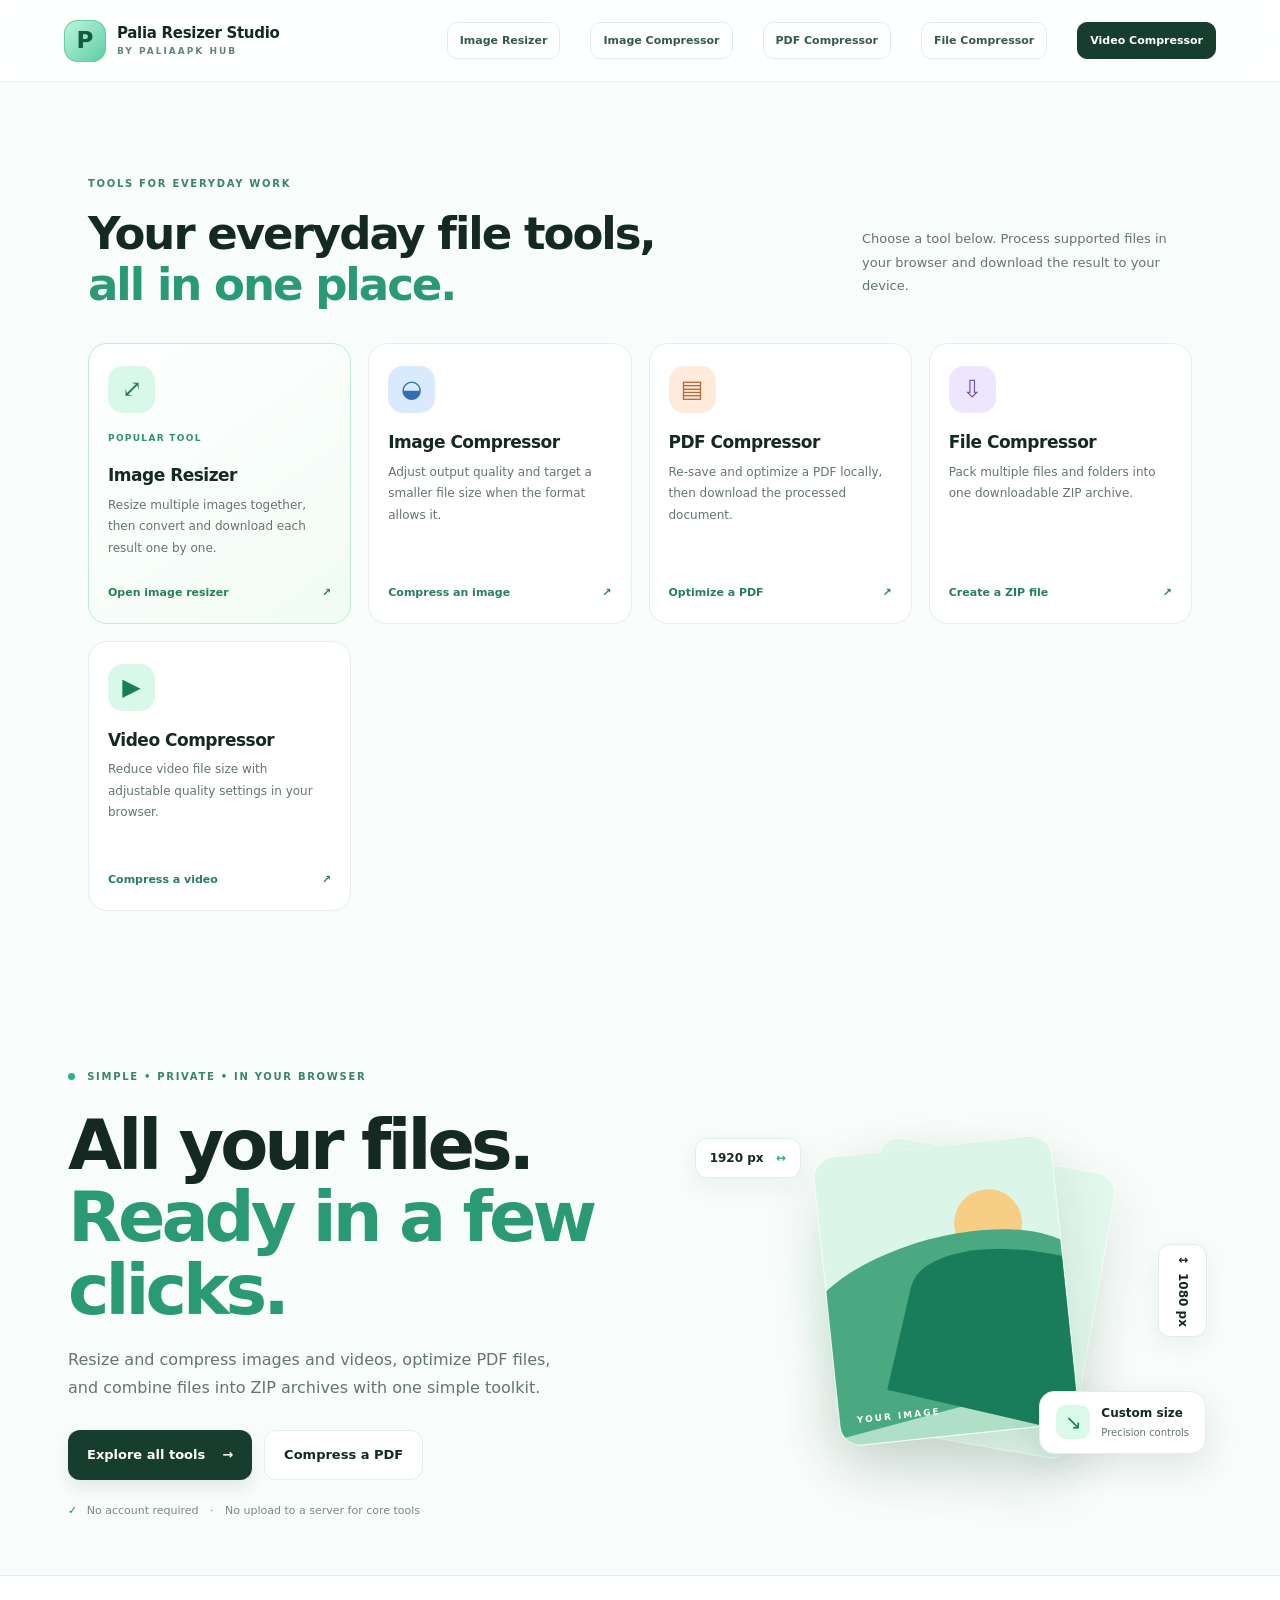
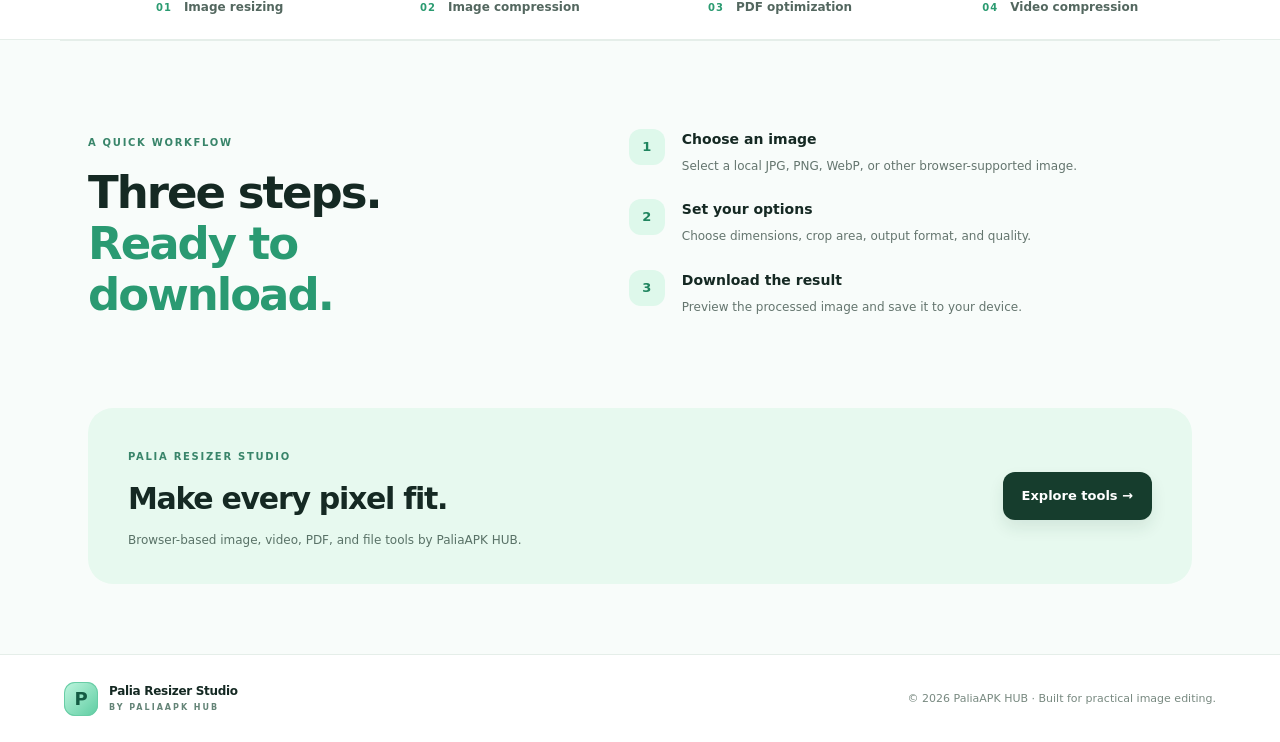
==== index.html @ c62020ff "Force refresh homepage styles for reordered tools" ====
<!doctype html>
<html lang="en">
<head>
<meta charset="utf-8">
<meta name="viewport" content="width=device-width,initial-scale=1">
<meta name="theme-color" content="#effcf7">
<meta name="description" content="Palia Resizer Studio by PaliaAPK HUB — resize and compress images and videos, optimize PDFs, and bundle files into ZIP archives in your browser.">
<title>Palia Resizer Studio — By PaliaAPK HUB</title>
<link rel="stylesheet" href="styles.css?v=20261020-tools-top-video">
</head>
<body>
<header class="topbar">
  <a class="brand" href="./" aria-label="Palia Resizer Studio home"><span class="brand-mark">P</span><span><strong>Palia Resizer Studio</strong><small>BY PALIAAPK HUB</small></span></a>
  <nav class="tool-nav"><a href="resizer.html">Image Resizer</a><a href="tools.html#compress">Image Compressor</a><a href="pdf-compressor.html">PDF Compressor</a><a href="file-compressor.html">File Compressor</a><a href="video-compressor.html">Video Compressor</a></nav>
</header>
<main>
<section class="tools-section" id="tools"><div class="section-head"><div><span class="eyebrow">TOOLS FOR EVERYDAY WORK</span><h2>Your everyday file tools,<br><em>all in one place.</em></h2></div><p>Choose a tool below. Process supported files in your browser and download the result to your device.</p></div>
 <div class="tool-grid">
  <a class="tool-card featured" href="resizer.html"><span class="tool-icon mint">⤢</span><span class="tool-tag">POPULAR TOOL</span><h3>Image Resizer</h3><p>Resize multiple images together, then convert and download each result one by one.</p><span class="tool-link">Open image resizer <b>↗</b></span></a>
  <a class="tool-card" href="tools.html#compress"><span class="tool-icon blue">◒</span><h3>Image Compressor</h3><p>Adjust output quality and target a smaller file size when the format allows it.</p><span class="tool-link">Compress an image <b>↗</b></span></a>
  <a class="tool-card" href="pdf-compressor.html"><span class="tool-icon peach">▤</span><h3>PDF Compressor</h3><p>Re-save and optimize a PDF locally, then download the processed document.</p><span class="tool-link">Optimize a PDF <b>↗</b></span></a>
  <a class="tool-card" href="file-compressor.html"><span class="tool-icon violet">⇩</span><h3>File Compressor</h3><p>Pack multiple files and folders into one downloadable ZIP archive.</p><span class="tool-link">Create a ZIP file <b>↗</b></span></a>
  <a class="tool-card" href="video-compressor.html"><span class="tool-icon mint">▶</span><h3>Video Compressor</h3><p>Reduce video file size with adjustable quality settings in your browser.</p><span class="tool-link">Compress a video <b>↗</b></span></a>
 </div>
</section>
<section class="hero">
 <div class="hero-copy"><span class="eyebrow"><span class="dot"></span> SIMPLE • PRIVATE • IN YOUR BROWSER</span>
  <h1>All your files.<br><em>Ready in a few clicks.</em></h1>
  <p>Resize and compress images and videos, optimize PDF files, and combine files into ZIP archives with one simple toolkit.</p>
  <div class="hero-actions"><a class="button primary" href="#tools">Explore all tools <span>→</span></a><a class="button secondary" href="pdf-compressor.html">Compress a PDF</a></div>
  <div class="proof"><span class="proof-icon">✓</span> No account required <span class="proof-sep">·</span> No upload to a server for core tools</div>
 </div>
 <div class="hero-art" aria-label="Illustration of image resizing">
  <div class="art-glow"></div><div class="paper paper-back"></div><div class="paper paper-main"><div class="sun"></div><div class="hill hill-one"></div><div class="hill hill-two"></div><div class="picture-label">YOUR IMAGE</div></div><div class="dimension dimension-top">1920 px <span>↔</span></div><div class="dimension dimension-side"><span>↕</span> 1080 px</div><div class="size-chip"><span class="chip-icon">↘</span><span><b>Custom size</b><small>Precision controls</small></span></div>
 </div>
</section>


<section class="trust-row"><div><strong>01</strong><span>Image resizing</span></div><div><strong>02</strong><span>Image compression</span></div><div><strong>03</strong><span>PDF optimization</span></div><div><strong>04</strong><span>Video compression</span></div></section>
<section class="how-section" id="how"><div><span class="eyebrow">A QUICK WORKFLOW</span><h2>Three steps.<br><em>Ready to download.</em></h2></div><div class="steps"><div class="step"><span>1</span><div><h3>Choose an image</h3><p>Select a local JPG, PNG, WebP, or other browser-supported image.</p></div></div><div class="step"><span>2</span><div><h3>Set your options</h3><p>Choose dimensions, crop area, output format, and quality.</p></div></div><div class="step"><span>3</span><div><h3>Download the result</h3><p>Preview the processed image and save it to your device.</p></div></div></div></section>
<section class="bottom-cta"><div><span class="eyebrow">PALIA RESIZER STUDIO</span><h2>Make every pixel fit.</h2><p>Browser-based image, video, PDF, and file tools by PaliaAPK HUB.</p></div><a class="button primary" href="#tools">Explore tools →</a></section>
</main>
<footer><a class="brand footer-brand" href="./"><span class="brand-mark">P</span><span><strong>Palia Resizer Studio</strong><small>BY PALIAAPK HUB</small></span></a><p>© <span id="year"></span> PaliaAPK HUB · Built for practical image editing.</p></footer>
<script>document.getElementById('year').textContent=new Date().getFullYear();</script>
</body></html>
---- styles.css ----
:root{--ink:#152923;--muted:#64756e;--mint:#c8f5e4;--green:#147b5c;--line:#e5eee9;--paper:#fff;--bg:#f8fcfa;--blue:#d9eaff;--peach:#ffeadc}*{box-sizing:border-box}html{scroll-behavior:smooth}body{margin:0;background:var(--bg);color:var(--ink);font-family:Inter,ui-sans-serif,system-ui,-apple-system,BlinkMacSystemFont,"Segoe UI",sans-serif;line-height:1.55}a{color:inherit;text-decoration:none}.topbar{height:82px;display:flex;align-items:center;justify-content:space-between;padding:0 max(5vw,24px);background:#ffffffd9;border-bottom:1px solid #e9f1ed;backdrop-filter:blur(12px)}.brand{display:flex;align-items:center;gap:11px}.brand-mark{height:42px;width:42px;border-radius:14px;background:linear-gradient(135deg,#bff6df,#5dcca1);display:grid;place-items:center;color:#145b43;font-size:23px;font-weight:900;box-shadow:inset 0 0 0 1px #69cda6}.brand strong,.brand small{display:block;line-height:1.25}.brand strong{font-size:15px;letter-spacing:-.3px}.brand small{font-size:9px;letter-spacing:2px;color:#648477;margin-top:4px;font-weight:800}.topbar nav{display:flex;align-items:center;gap:30px;font-size:13px;font-weight:650;color:#496159}.nav-cta{padding:11px 16px;background:#16372b;color:white;border-radius:11px}.hero{max-width:1200px;margin:auto;min-height:510px;padding:64px 28px 56px;display:grid;grid-template-columns:1.04fr .96fr;gap:35px;align-items:center}.eyebrow{font-size:10px;font-weight:850;letter-spacing:1.7px;color:#39856a}.dot{display:inline-block;width:7px;height:7px;border-radius:99px;background:#32b17f;margin-right:7px}.hero h1{font-size:clamp(44px,5.5vw,70px);letter-spacing:-4px;line-height:1.03;margin:22px 0 20px;font-weight:830}.hero h1 em,.section-head h2 em,.how-section h2 em{font-style:normal;color:#2a9a72}.hero-copy>p{color:var(--muted);max-width:485px;font-size:16px;line-height:1.8}.hero-actions{display:flex;gap:12px;margin-top:27px;flex-wrap:wrap}.button{border-radius:12px;padding:14px 19px;font-size:13px;font-weight:750;display:inline-flex;align-items:center;gap:17px;justify-content:center}.primary{background:#163d2d;color:#fff;box-shadow:0 8px 16px #163d2d18}.primary:hover{background:#20563f;transform:translateY(-1px)}.secondary{background:white;border:1px solid var(--line)}.proof{font-size:11px;color:#778981;margin-top:22px}.proof-icon{color:#208760;font-weight:900;margin-right:6px}.proof-sep{margin:0 8px}.hero-art{min-height:355px;position:relative;display:grid;place-items:center;isolation:isolate}.art-glow{position:absolute;width:330px;height:330px;background:radial-gradient(circle,#c7f7e1,transparent 68%);z-index:-2}.paper{position:absolute;width:240px;height:290px;border-radius:21px;box-shadow:0 25px 55px #17473120;border:1px solid #ffffffaa;overflow:hidden}.paper-back{transform:rotate(10deg) translate(30px,2px);background:#e2f8ed}.paper-main{transform:rotate(-6deg);background:linear-gradient(#dbf6e8 0 49%,#b0dfc7 49%);}.sun{width:68px;height:68px;background:#f7ce85;border-radius:50%;position:absolute;top:47px;right:36px}.hill{position:absolute;width:290px;height:170px;left:-25px;bottom:24px;border-radius:50% 50% 0 0/38% 38% 0 0;transform:rotate(-9deg)}.hill-one{background:#4ba982;bottom:28px}.hill-two{background:#197d5c;left:70px;bottom:0;transform:rotate(19deg)}.picture-label{position:absolute;bottom:17px;left:17px;color:#fff;font-size:9px;letter-spacing:2px;font-weight:850}.dimension{position:absolute;z-index:3;background:#fff;border:1px solid #e1eee7;box-shadow:0 8px 25px #24483910;border-radius:12px;padding:10px 14px;font-size:12px;font-weight:800}.dimension-top{top:24px;left:15px}.dimension-top span{color:#36a87c;margin-left:8px}.dimension-side{right:5px;top:130px;writing-mode:vertical-rl;display:flex;gap:8px;align-items:center}.size-chip{position:absolute;bottom:15px;right:6px;background:white;box-shadow:0 13px 35px #153a2c1c;border:1px solid #e4eee8;border-radius:15px;padding:12px 16px;display:flex;gap:11px;align-items:center}.chip-icon{height:34px;width:34px;border-radius:10px;display:grid;place-items:center;background:#d9f9e9;color:#18815b;font-size:20px}.size-chip b,.size-chip small{display:block}.size-chip b{font-size:12px}.size-chip small{font-size:10px;color:var(--muted);margin-top:2px}.trust-row{border-block:1px solid var(--line);background:#fff;display:grid;grid-template-columns:repeat(4,1fr);padding:22px max(7vw,28px);gap:20px}.trust-row div{display:flex;gap:12px;align-items:center;justify-content:center}.trust-row strong{font-size:10px;color:#2b9b71;letter-spacing:1px}.trust-row span{font-size:12px;color:#53675f;font-weight:650}.tools-section,.how-section{max-width:1160px;margin:auto;padding:88px 28px}.section-head{display:flex;justify-content:space-between;gap:35px;align-items:end;margin-bottom:33px}.section-head h2,.how-section h2{font-size:clamp(32px,4vw,45px);letter-spacing:-2px;line-height:1.13;margin:14px 0 0}.section-head>p{color:var(--muted);font-size:13px;max-width:330px;line-height:1.8}.tool-grid{display:grid;grid-template-columns:repeat(3,1fr);gap:17px}.tool-card{position:relative;padding:25px 23px;background:white;border:1px solid var(--line);border-radius:19px;min-height:270px;transition:.2s;display:flex;flex-direction:column}.tool-card:hover{transform:translateY(-4px);box-shadow:0 15px 35px #183e2b0d;border-color:#bde8d4}.tool-card.featured{border-color:#bfead5;background:linear-gradient(145deg,#fff,#f1fcf6)}.tool-icon{width:47px;height:47px;display:grid;place-items:center;border-radius:15px;font-size:24px}.mint{background:#d8f8e9;color:#187e59}.blue{background:var(--blue);color:#326eb0}.peach{background:var(--peach);color:#b36b36}.tool-tag{font-size:9px;letter-spacing:1.3px;color:#2d936c;font-weight:850;margin-top:19px}.tool-card h3{font-size:19px;letter-spacing:-.5px;margin:16px 0 6px}.tool-card p{font-size:12px;color:var(--muted);line-height:1.8;margin:0 0 24px}.tool-link{font-size:11px;font-weight:800;margin-top:auto;color:#287e5d;display:flex;justify-content:space-between}.how-section{border-top:1px solid var(--line);display:grid;grid-template-columns:.9fr 1.1fr;gap:80px}.steps{display:grid;gap:20px}.step{display:flex;gap:17px;align-items:flex-start}.step>span{height:36px;width:36px;flex:0 0 36px;display:grid;place-items:center;border-radius:12px;background:#def8eb;color:#20855f;font-size:13px;font-weight:850}.step h3{margin:0 0 5px;font-size:14px}.step p{margin:0;color:var(--muted);font-size:12px;line-height:1.8}.bottom-cta{max-width:1104px;margin:0 auto 70px;border-radius:25px;background:#e7f9ef;padding:35px 40px;display:flex;justify-content:space-between;gap:20px;align-items:center}.bottom-cta h2{font-size:30px;letter-spacing:-1.3px;margin:8px 0}.bottom-cta p{margin:0;color:#597267;font-size:12px}footer{background:#fff;border-top:1px solid var(--line);padding:24px max(5vw,24px);display:flex;justify-content:space-between;align-items:center;gap:20px}footer p{font-size:11px;color:#788980}.footer-brand .brand-mark{width:34px;height:34px;border-radius:11px;font-size:18px}footer .brand strong{font-size:12px}footer .brand small{font-size:8px}@media(max-width:800px){.topbar{height:72px}.topbar nav{gap:14px}.topbar nav>a:not(.nav-cta){display:none}.hero{grid-template-columns:1fr;padding-top:50px}.hero-copy{text-align:center}.hero-copy>p{margin:auto}.hero-actions{justify-content:center}.proof{line-height:2}.hero-art{min-height:330px}.trust-row{grid-template-columns:repeat(2,1fr);padding-block:20px}.trust-row div{justify-content:flex-start}.section-head{display:block}.section-head>p{margin-top:18px}.tool-grid{grid-template-columns:1fr}.tool-card{min-height:235px}.how-section{grid-template-columns:1fr;gap:34px;padding-block:65px}.bottom-cta{margin:0 18px 45px;padding:28px;align-items:flex-start;flex-direction:column}footer{align-items:flex-start;flex-direction:column;gap:8px}}@media(max-width:420px){.brand strong{font-size:12px}.brand-mark{width:36px;height:36px}.nav-cta{font-size:11px;padding:9px 10px}.hero h1{font-size:48px;letter-spacing:-2.5px}.hero{padding-inline:20px}.dimension-top{left:0}.dimension-side{right:0}.size-chip{right:0}.tools-section{padding-inline:20px}.trust-row{padding-inline:20px}.trust-row span{font-size:11px}}

/* PaliaAPK HUB branded tool navigation */
.topbar{gap:24px}
.tool-nav{display:flex;align-items:center;justify-content:flex-end;gap:8px;flex-wrap:wrap}
.tool-nav a{display:inline-flex;align-items:center;padding:9px 12px;border:1px solid #e1eee7;border-radius:10px;background:#fff;color:#315b49;font-size:11px;font-weight:800;white-space:nowrap;transition:.18s}
.tool-nav a:hover{background:#e8fbf1;border-color:#b8e7cf;color:#147b5c;transform:translateY(-1px)}
.tool-nav a:last-child{background:#163d2d;color:#fff;border-color:#163d2d}
.tool-grid{grid-template-columns:repeat(4,minmax(0,1fr))}
.tool-card{min-width:0;padding:22px 19px}
.tool-card h3{font-size:17px}
.tool-icon.violet{background:#eee5ff;color:#7252a5}
@media(max-width:1100px){.topbar{height:auto;min-height:82px;padding-block:15px;align-items:flex-start}.tool-nav{max-width:620px}.tool-nav a{padding:8px 9px;font-size:10px}.tool-grid{grid-template-columns:repeat(2,minmax(0,1fr))}}
@media(max-width:800px){.topbar{align-items:center;flex-direction:column;gap:13px}.tool-nav{justify-content:center;max-width:none}.tool-nav a{font-size:10px}.tool-grid{grid-template-columns:1fr}}
@media(max-width:420px){.tool-nav{gap:6px}.tool-nav a{font-size:9px;padding:7px 8px}}
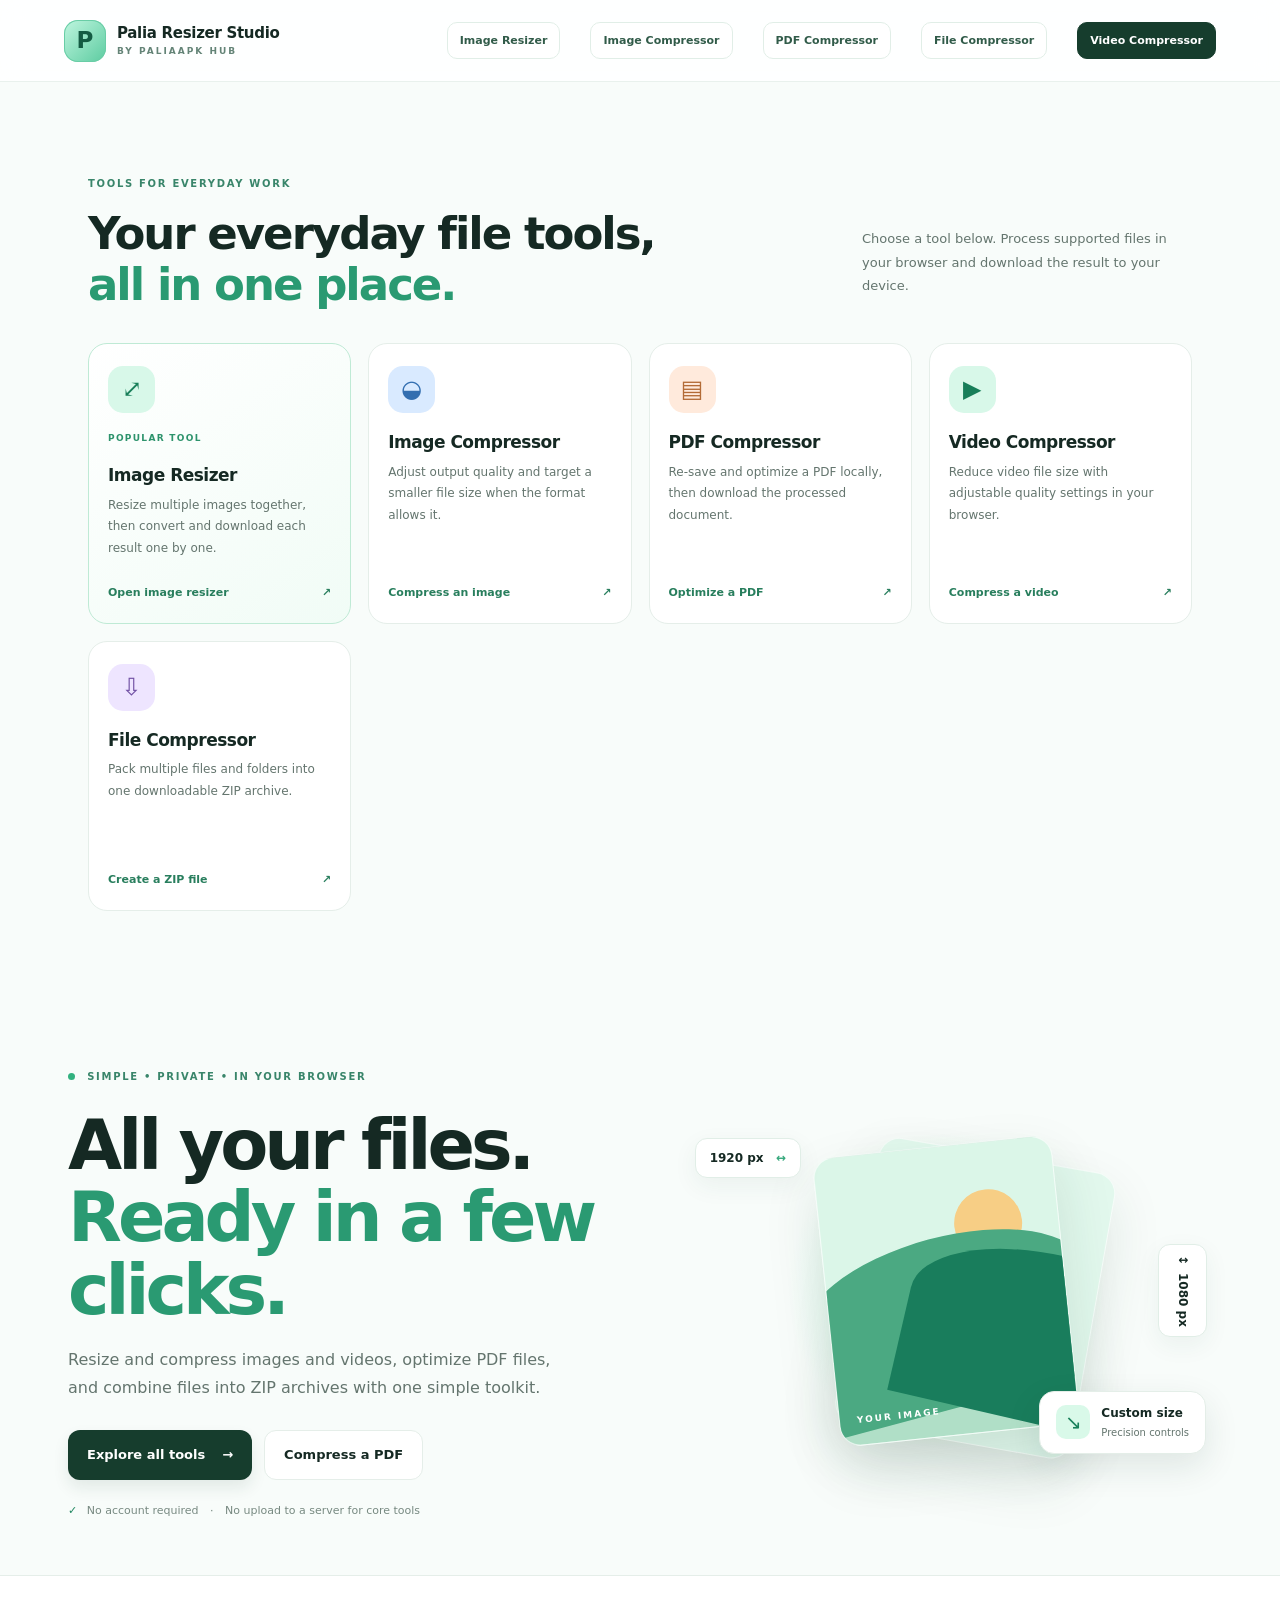
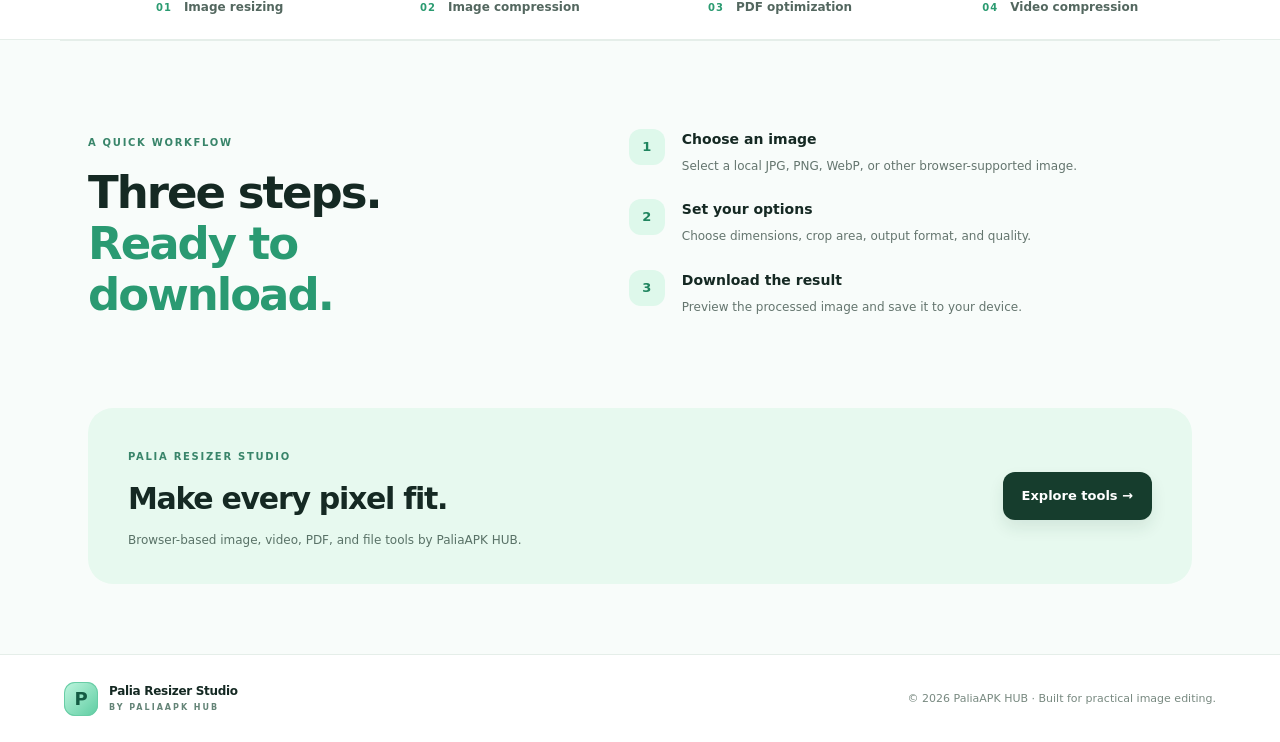
==== commit 02f45bf9: "Place Video Compressor as the fourth tool card" ====
--- a/index.html
+++ b/index.html
@@ -19,8 +19,8 @@
   <a class="tool-card featured" href="resizer.html"><span class="tool-icon mint">⤢</span><span class="tool-tag">POPULAR TOOL</span><h3>Image Resizer</h3><p>Resize multiple images together, then convert and download each result one by one.</p><span class="tool-link">Open image resizer <b>↗</b></span></a>
   <a class="tool-card" href="tools.html#compress"><span class="tool-icon blue">◒</span><h3>Image Compressor</h3><p>Adjust output quality and target a smaller file size when the format allows it.</p><span class="tool-link">Compress an image <b>↗</b></span></a>
   <a class="tool-card" href="pdf-compressor.html"><span class="tool-icon peach">▤</span><h3>PDF Compressor</h3><p>Re-save and optimize a PDF locally, then download the processed document.</p><span class="tool-link">Optimize a PDF <b>↗</b></span></a>
+  <a class="tool-card" href="video-compressor.html"><span class="tool-icon mint">▶</span><h3>Video Compressor</h3><p>Reduce video file size with adjustable quality settings in your browser.</p><span class="tool-link">Compress a video <b>↗</b></span></a>
   <a class="tool-card" href="file-compressor.html"><span class="tool-icon violet">⇩</span><h3>File Compressor</h3><p>Pack multiple files and folders into one downloadable ZIP archive.</p><span class="tool-link">Create a ZIP file <b>↗</b></span></a>
-  <a class="tool-card" href="video-compressor.html"><span class="tool-icon mint">▶</span><h3>Video Compressor</h3><p>Reduce video file size with adjustable quality settings in your browser.</p><span class="tool-link">Compress a video <b>↗</b></span></a>
  </div>
 </section>
 <section class="hero">
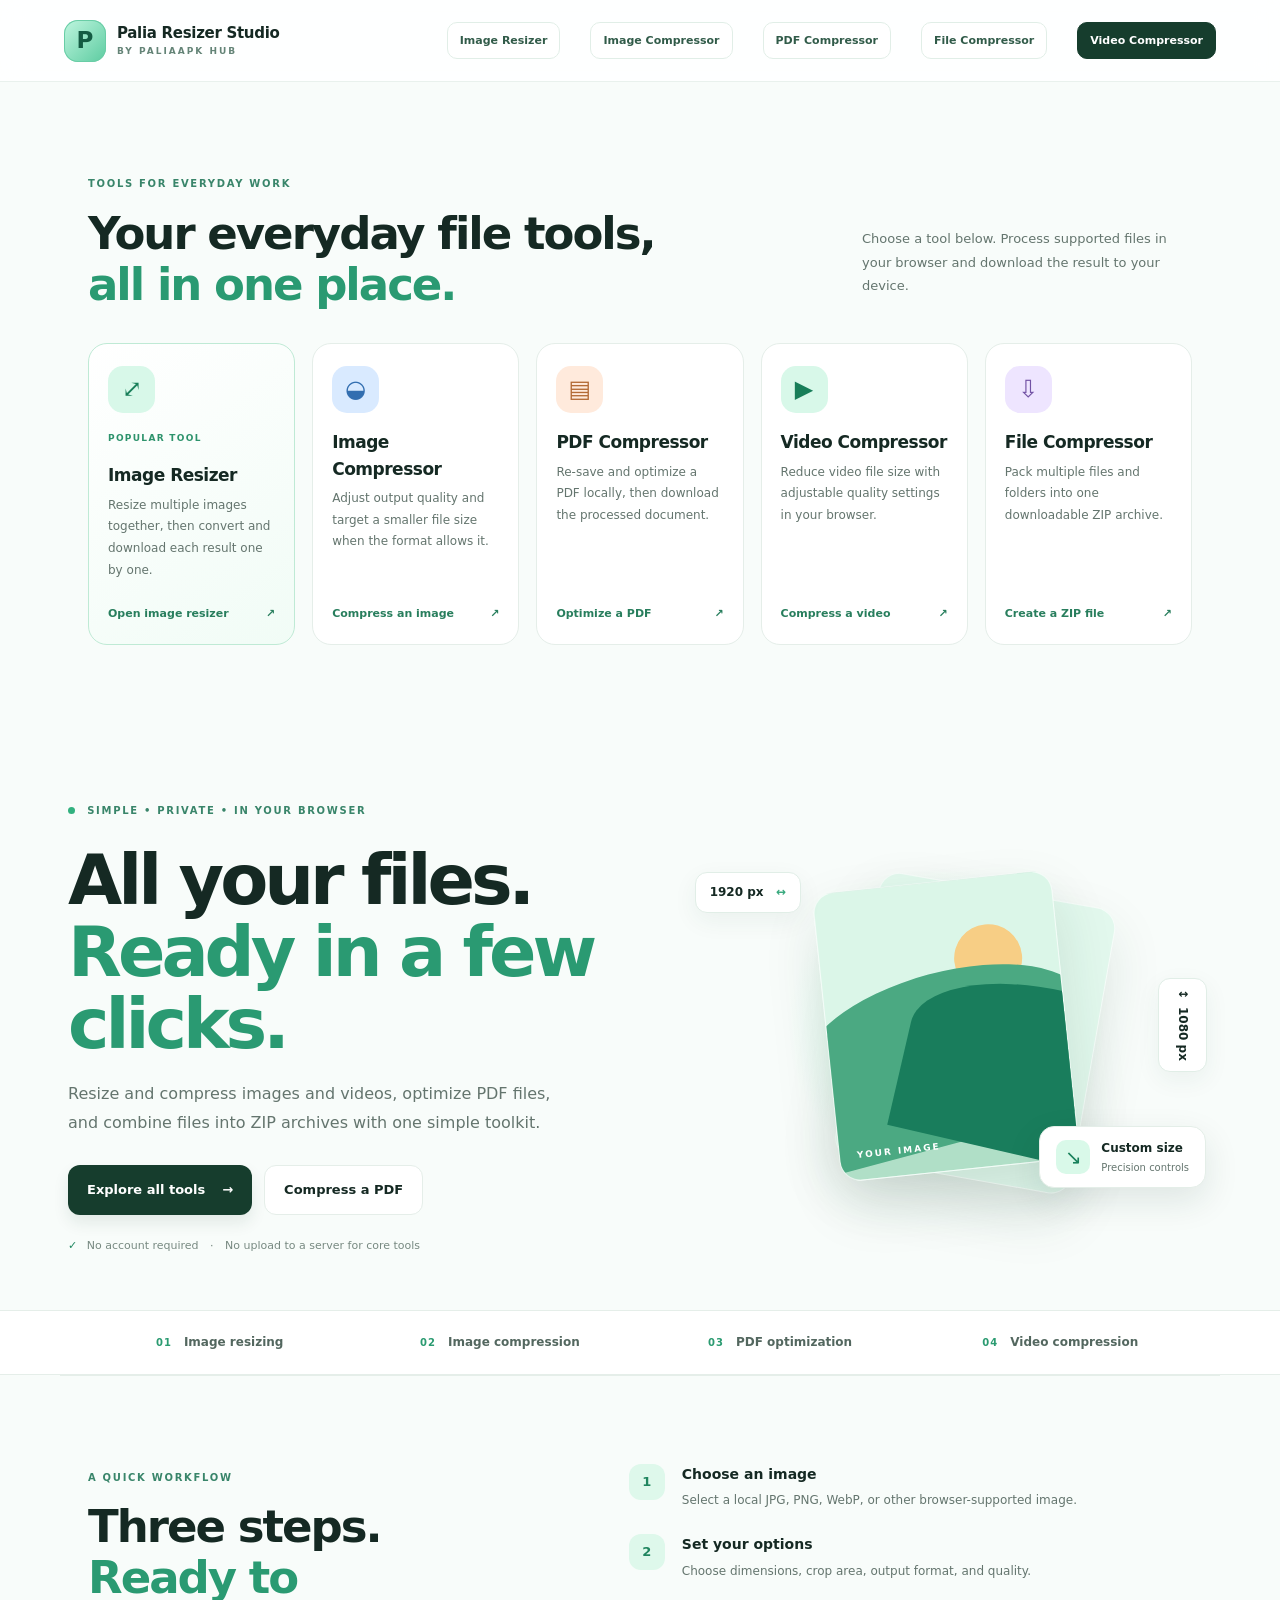
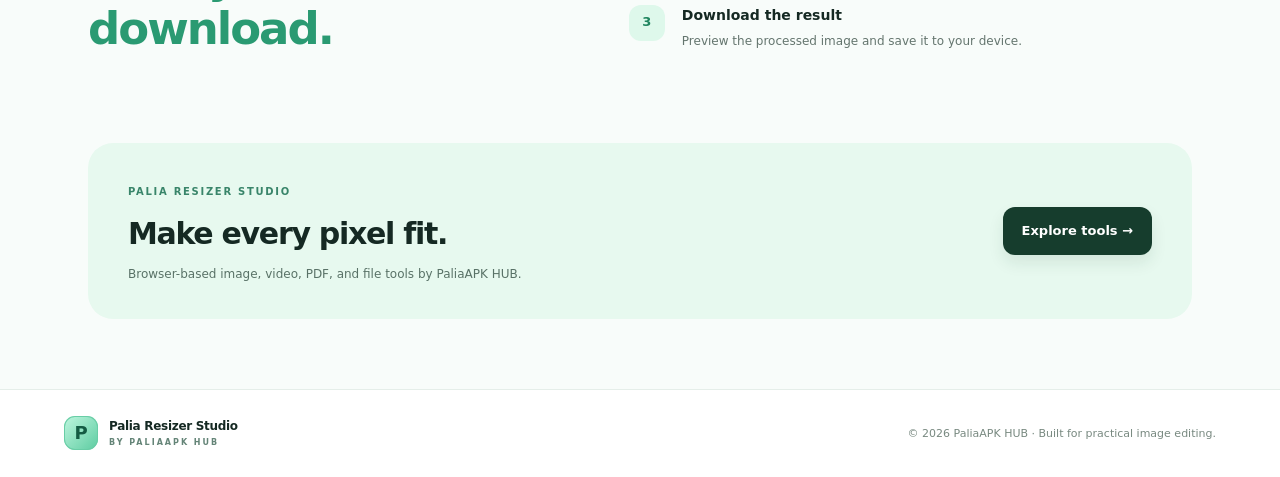
==== commit 8e9d710b: "Refresh homepage asset cache version for tool card order" ====
--- a/index.html
+++ b/index.html
@@ -6,7 +6,7 @@
 <meta name="theme-color" content="#effcf7">
 <meta name="description" content="Palia Resizer Studio by PaliaAPK HUB — resize and compress images and videos, optimize PDFs, and bundle files into ZIP archives in your browser.">
 <title>Palia Resizer Studio — By PaliaAPK HUB</title>
-<link rel="stylesheet" href="styles.css?v=20261020-tools-top-video">
+<link rel="stylesheet" href="styles.css?v=20261020-card-order-fix2">
 </head>
 <body>
 <header class="topbar">
--- a/styles.css
+++ b/styles.css
@@ -6,10 +6,11 @@
 .tool-nav a{display:inline-flex;align-items:center;padding:9px 12px;border:1px solid #e1eee7;border-radius:10px;background:#fff;color:#315b49;font-size:11px;font-weight:800;white-space:nowrap;transition:.18s}
 .tool-nav a:hover{background:#e8fbf1;border-color:#b8e7cf;color:#147b5c;transform:translateY(-1px)}
 .tool-nav a:last-child{background:#163d2d;color:#fff;border-color:#163d2d}
-.tool-grid{grid-template-columns:repeat(4,minmax(0,1fr))}
+.tool-grid{grid-template-columns:repeat(5,minmax(0,1fr))}
 .tool-card{min-width:0;padding:22px 19px}
 .tool-card h3{font-size:17px}
 .tool-icon.violet{background:#eee5ff;color:#7252a5}
-@media(max-width:1100px){.topbar{height:auto;min-height:82px;padding-block:15px;align-items:flex-start}.tool-nav{max-width:620px}.tool-nav a{padding:8px 9px;font-size:10px}.tool-grid{grid-template-columns:repeat(2,minmax(0,1fr))}}
+@media(max-width:1200px){.topbar{height:auto;min-height:82px;padding-block:15px;align-items:flex-start}.tool-nav{max-width:620px}.tool-nav a{padding:8px 9px;font-size:10px}.tool-grid{grid-template-columns:repeat(3,minmax(0,1fr))}}
+@media(max-width:950px){.tool-grid{grid-template-columns:repeat(2,minmax(0,1fr))}}
 @media(max-width:800px){.topbar{align-items:center;flex-direction:column;gap:13px}.tool-nav{justify-content:center;max-width:none}.tool-nav a{font-size:10px}.tool-grid{grid-template-columns:1fr}}
 @media(max-width:420px){.tool-nav{gap:6px}.tool-nav a{font-size:9px;padding:7px 8px}}
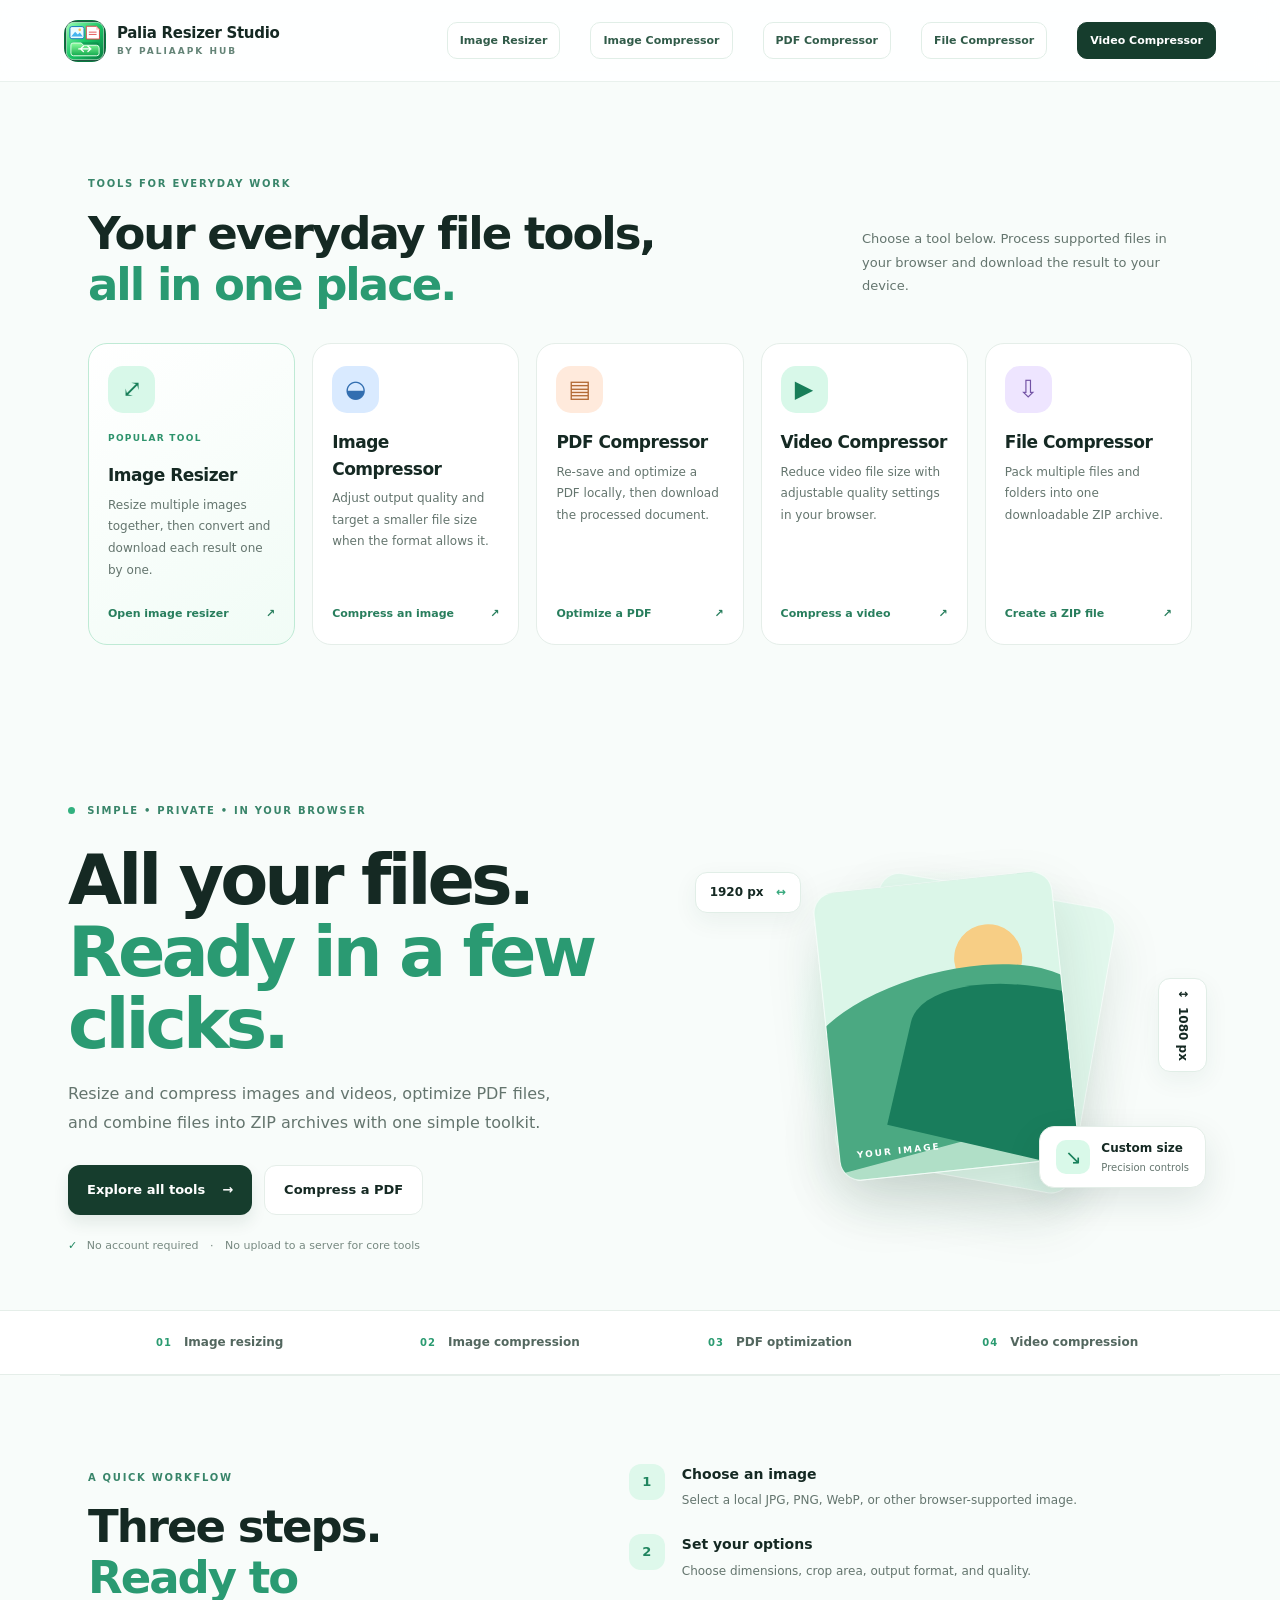
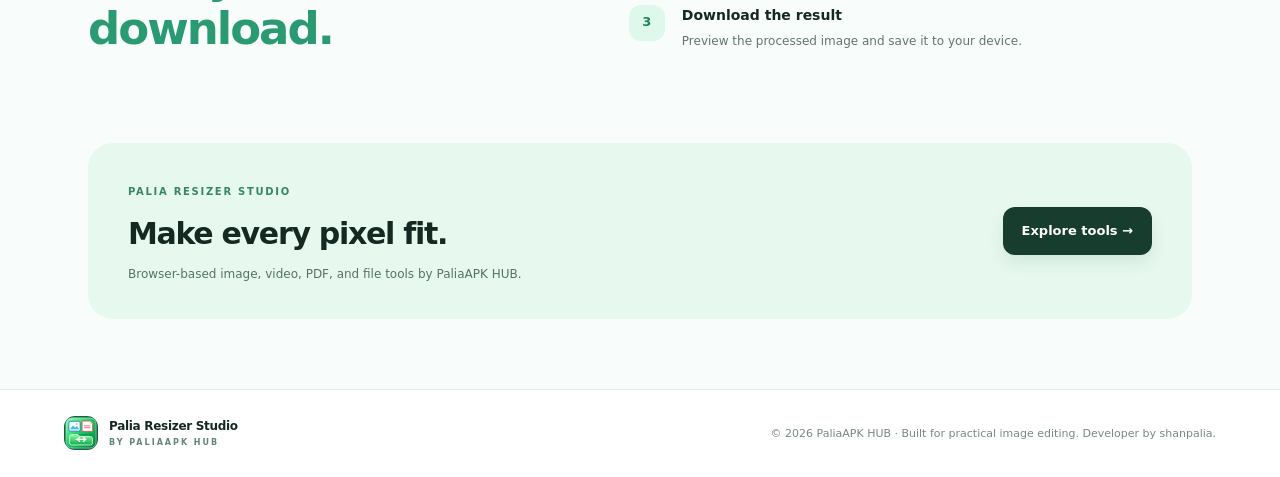
==== commit 8f71fa74: "Standardize footer branding across site" ====
--- a/index.html
+++ b/index.html
@@ -1,6 +1,7 @@
 <!doctype html>
 <html lang="en">
 <head>
+<link rel="icon" type="image/svg+xml" href="favicon.svg?v=20261020">
 <meta charset="utf-8">
 <meta name="viewport" content="width=device-width,initial-scale=1">
 <meta name="theme-color" content="#effcf7">
@@ -40,6 +41,6 @@
 <section class="how-section" id="how"><div><span class="eyebrow">A QUICK WORKFLOW</span><h2>Three steps.<br><em>Ready to download.</em></h2></div><div class="steps"><div class="step"><span>1</span><div><h3>Choose an image</h3><p>Select a local JPG, PNG, WebP, or other browser-supported image.</p></div></div><div class="step"><span>2</span><div><h3>Set your options</h3><p>Choose dimensions, crop area, output format, and quality.</p></div></div><div class="step"><span>3</span><div><h3>Download the result</h3><p>Preview the processed image and save it to your device.</p></div></div></div></section>
 <section class="bottom-cta"><div><span class="eyebrow">PALIA RESIZER STUDIO</span><h2>Make every pixel fit.</h2><p>Browser-based image, video, PDF, and file tools by PaliaAPK HUB.</p></div><a class="button primary" href="#tools">Explore tools →</a></section>
 </main>
-<footer><a class="brand footer-brand" href="./"><span class="brand-mark">P</span><span><strong>Palia Resizer Studio</strong><small>BY PALIAAPK HUB</small></span></a><p>© <span id="year"></span> PaliaAPK HUB · Built for practical image editing.</p></footer>
+<footer><a class="brand footer-brand" href="./"><span class="brand-mark">P</span><span><strong>Palia Resizer Studio</strong><small>BY PALIAAPK HUB</small></span></a><p>© 2026 PaliaAPK HUB · Built for practical image editing. Developer by shanpalia.</p></footer>
 <script>document.getElementById('year').textContent=new Date().getFullYear();</script>
 </body></html>
--- a/styles.css
+++ b/styles.css
@@ -14,3 +14,6 @@
 @media(max-width:950px){.tool-grid{grid-template-columns:repeat(2,minmax(0,1fr))}}
 @media(max-width:800px){.topbar{align-items:center;flex-direction:column;gap:13px}.tool-nav{justify-content:center;max-width:none}.tool-nav a{font-size:10px}.tool-grid{grid-template-columns:1fr}}
 @media(max-width:420px){.tool-nav{gap:6px}.tool-nav a{font-size:9px;padding:7px 8px}}
+
+/* Use the same Palia Resizer Studio icon wherever the old P mark appears. */
+.brand-mark{background:#087b40 url('favicon.svg?v=20261020') center/cover no-repeat!important;color:transparent!important;font-size:0!important;box-shadow:none!important;border:0!important;overflow:hidden}
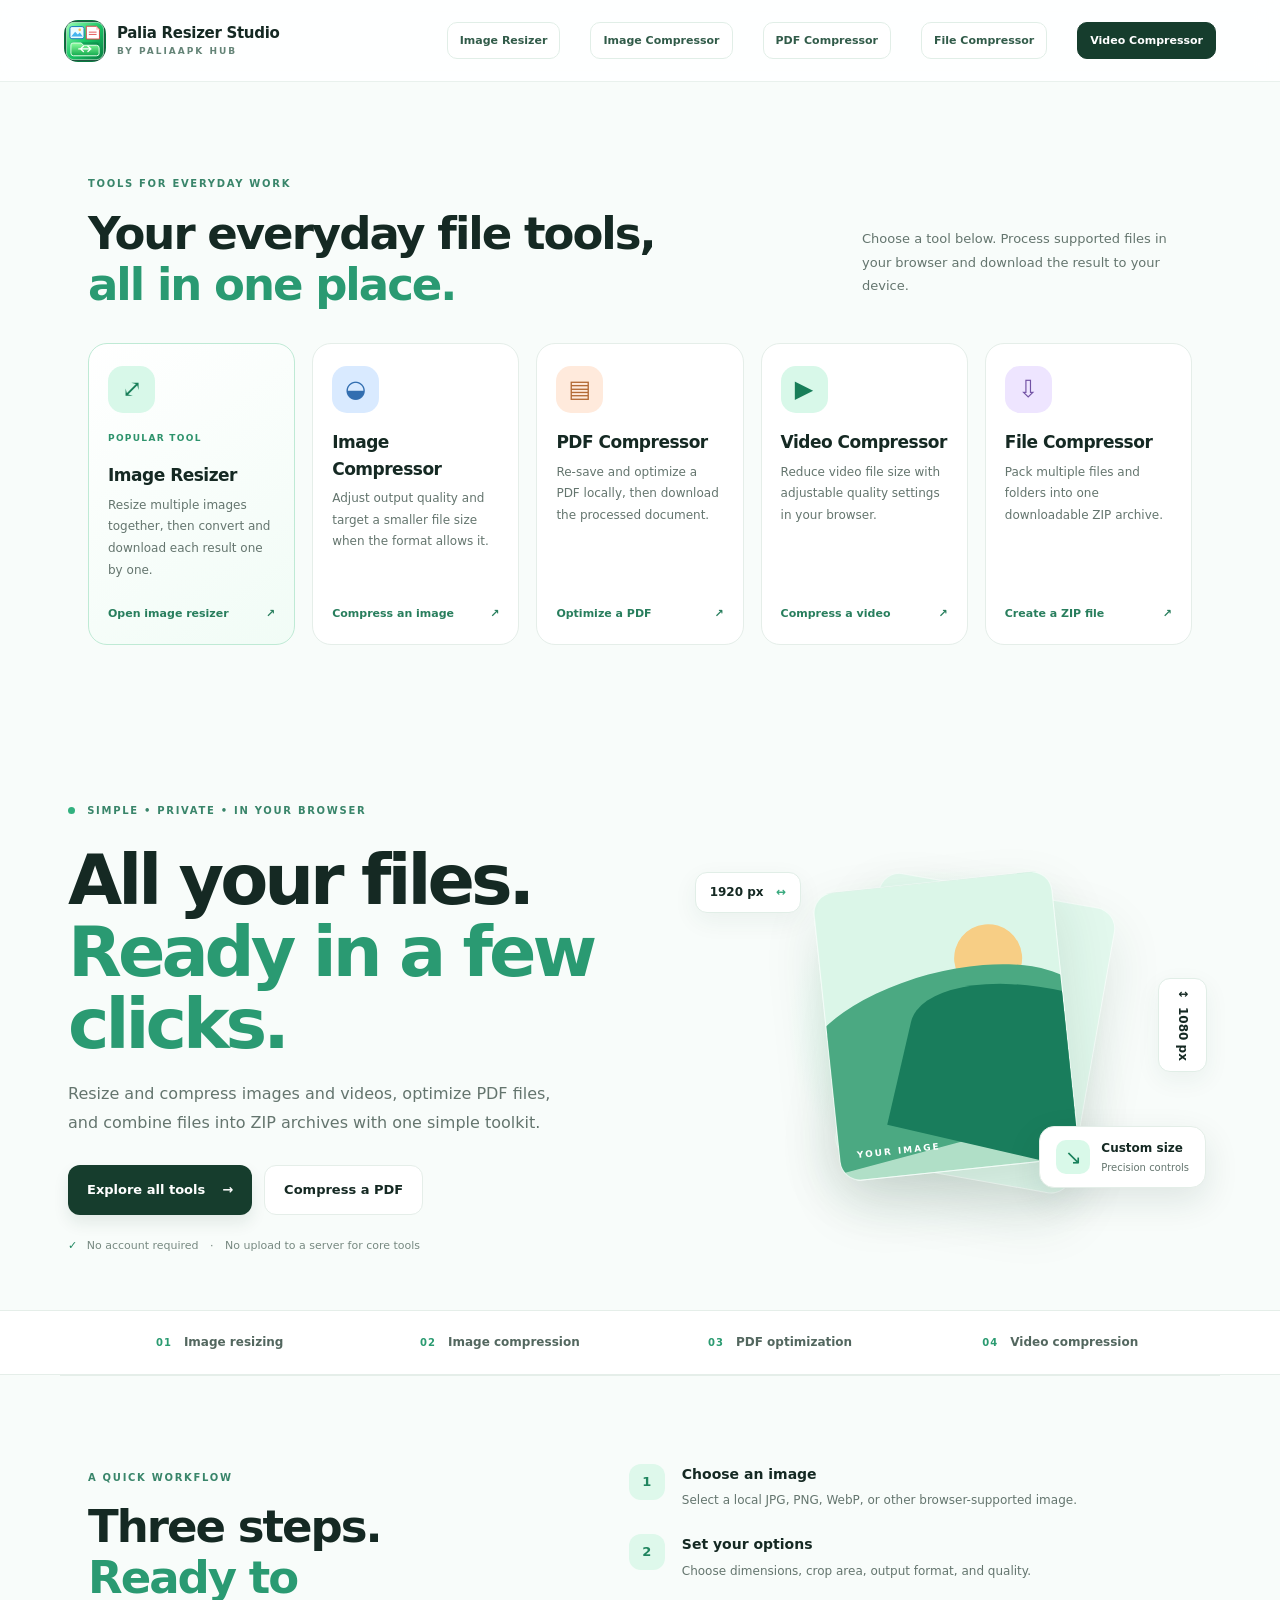
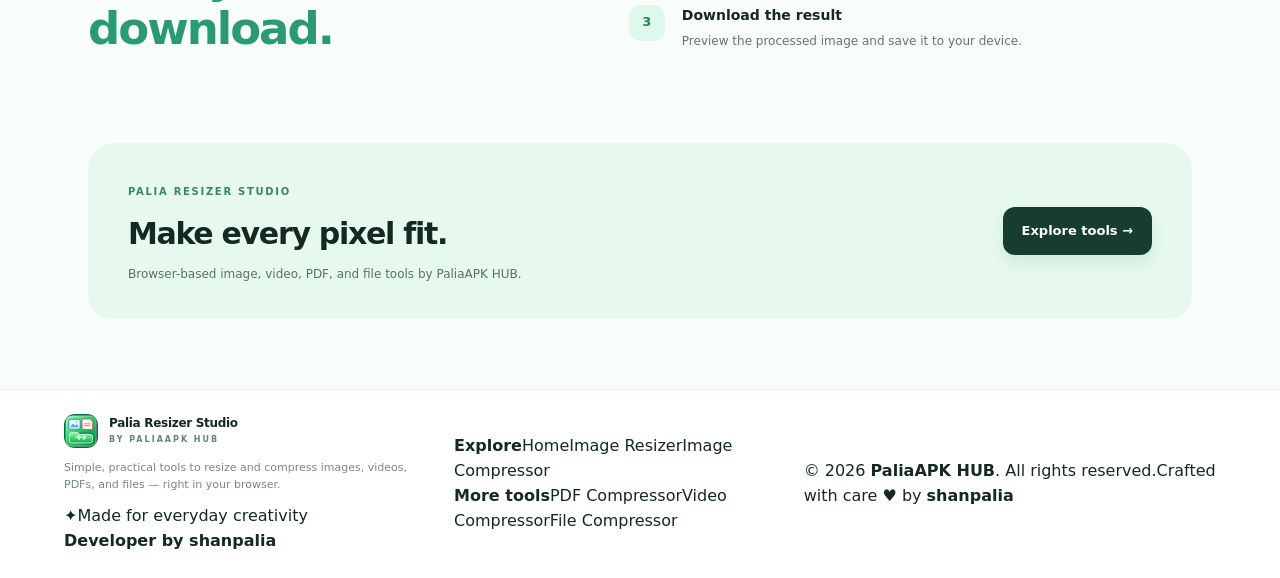
==== commit b03bbeed: "Redesign branded PaliaAPK HUB footer" ====
--- a/index.html
+++ b/index.html
@@ -1,13 +1,13 @@
 <!doctype html>
 <html lang="en">
 <head>
-<link rel="icon" type="image/svg+xml" href="favicon.svg?v=20261020">
+<link rel="icon" type="image/svg+xml" href="favicon.svg?v=20261020-branding2">
 <meta charset="utf-8">
 <meta name="viewport" content="width=device-width,initial-scale=1">
 <meta name="theme-color" content="#effcf7">
 <meta name="description" content="Palia Resizer Studio by PaliaAPK HUB — resize and compress images and videos, optimize PDFs, and bundle files into ZIP archives in your browser.">
 <title>Palia Resizer Studio — By PaliaAPK HUB</title>
-<link rel="stylesheet" href="styles.css?v=20261020-card-order-fix2">
+<link rel="stylesheet" href="styles.css?v=20261020-branding2">
 </head>
 <body>
 <header class="topbar">
@@ -41,6 +41,20 @@
 <section class="how-section" id="how"><div><span class="eyebrow">A QUICK WORKFLOW</span><h2>Three steps.<br><em>Ready to download.</em></h2></div><div class="steps"><div class="step"><span>1</span><div><h3>Choose an image</h3><p>Select a local JPG, PNG, WebP, or other browser-supported image.</p></div></div><div class="step"><span>2</span><div><h3>Set your options</h3><p>Choose dimensions, crop area, output format, and quality.</p></div></div><div class="step"><span>3</span><div><h3>Download the result</h3><p>Preview the processed image and save it to your device.</p></div></div></div></section>
 <section class="bottom-cta"><div><span class="eyebrow">PALIA RESIZER STUDIO</span><h2>Make every pixel fit.</h2><p>Browser-based image, video, PDF, and file tools by PaliaAPK HUB.</p></div><a class="button primary" href="#tools">Explore tools →</a></section>
 </main>
-<footer><a class="brand footer-brand" href="./"><span class="brand-mark">P</span><span><strong>Palia Resizer Studio</strong><small>BY PALIAAPK HUB</small></span></a><p>© 2026 PaliaAPK HUB · Built for practical image editing. Developer by shanpalia.</p></footer>
+<footer class="site-footer">
+  <div class="footer-main">
+    <a class="brand footer-brand" href="./" aria-label="Palia Resizer Studio home">
+      <span class="brand-mark" aria-hidden="true">P</span>
+      <span><strong>Palia Resizer Studio</strong><small>BY PALIAAPK HUB</small></span>
+    </a>
+    <p class="footer-about">Simple, practical tools to resize and compress images, videos, PDFs, and files — right in your browser.</p>
+    <div class="footer-brand-note"><span class="footer-spark">✦</span><span>Made for everyday creativity<br><strong>Developer by shanpalia</strong></span></div>
+  </div>
+  <div class="footer-links">
+    <div class="footer-link-group"><strong>Explore</strong><a href="./">Home</a><a href="resizer.html">Image Resizer</a><a href="tools.html#compress">Image Compressor</a></div>
+    <div class="footer-link-group"><strong>More tools</strong><a href="pdf-compressor.html">PDF Compressor</a><a href="video-compressor.html">Video Compressor</a><a href="file-compressor.html">File Compressor</a></div>
+  </div>
+  <div class="footer-bottom"><span>© 2026 <strong>PaliaAPK HUB</strong>. All rights reserved.</span><span class="footer-credit">Crafted with care <span>♥</span> by <strong>shanpalia</strong></span></div>
+</footer>
 <script>document.getElementById('year').textContent=new Date().getFullYear();</script>
 </body></html>
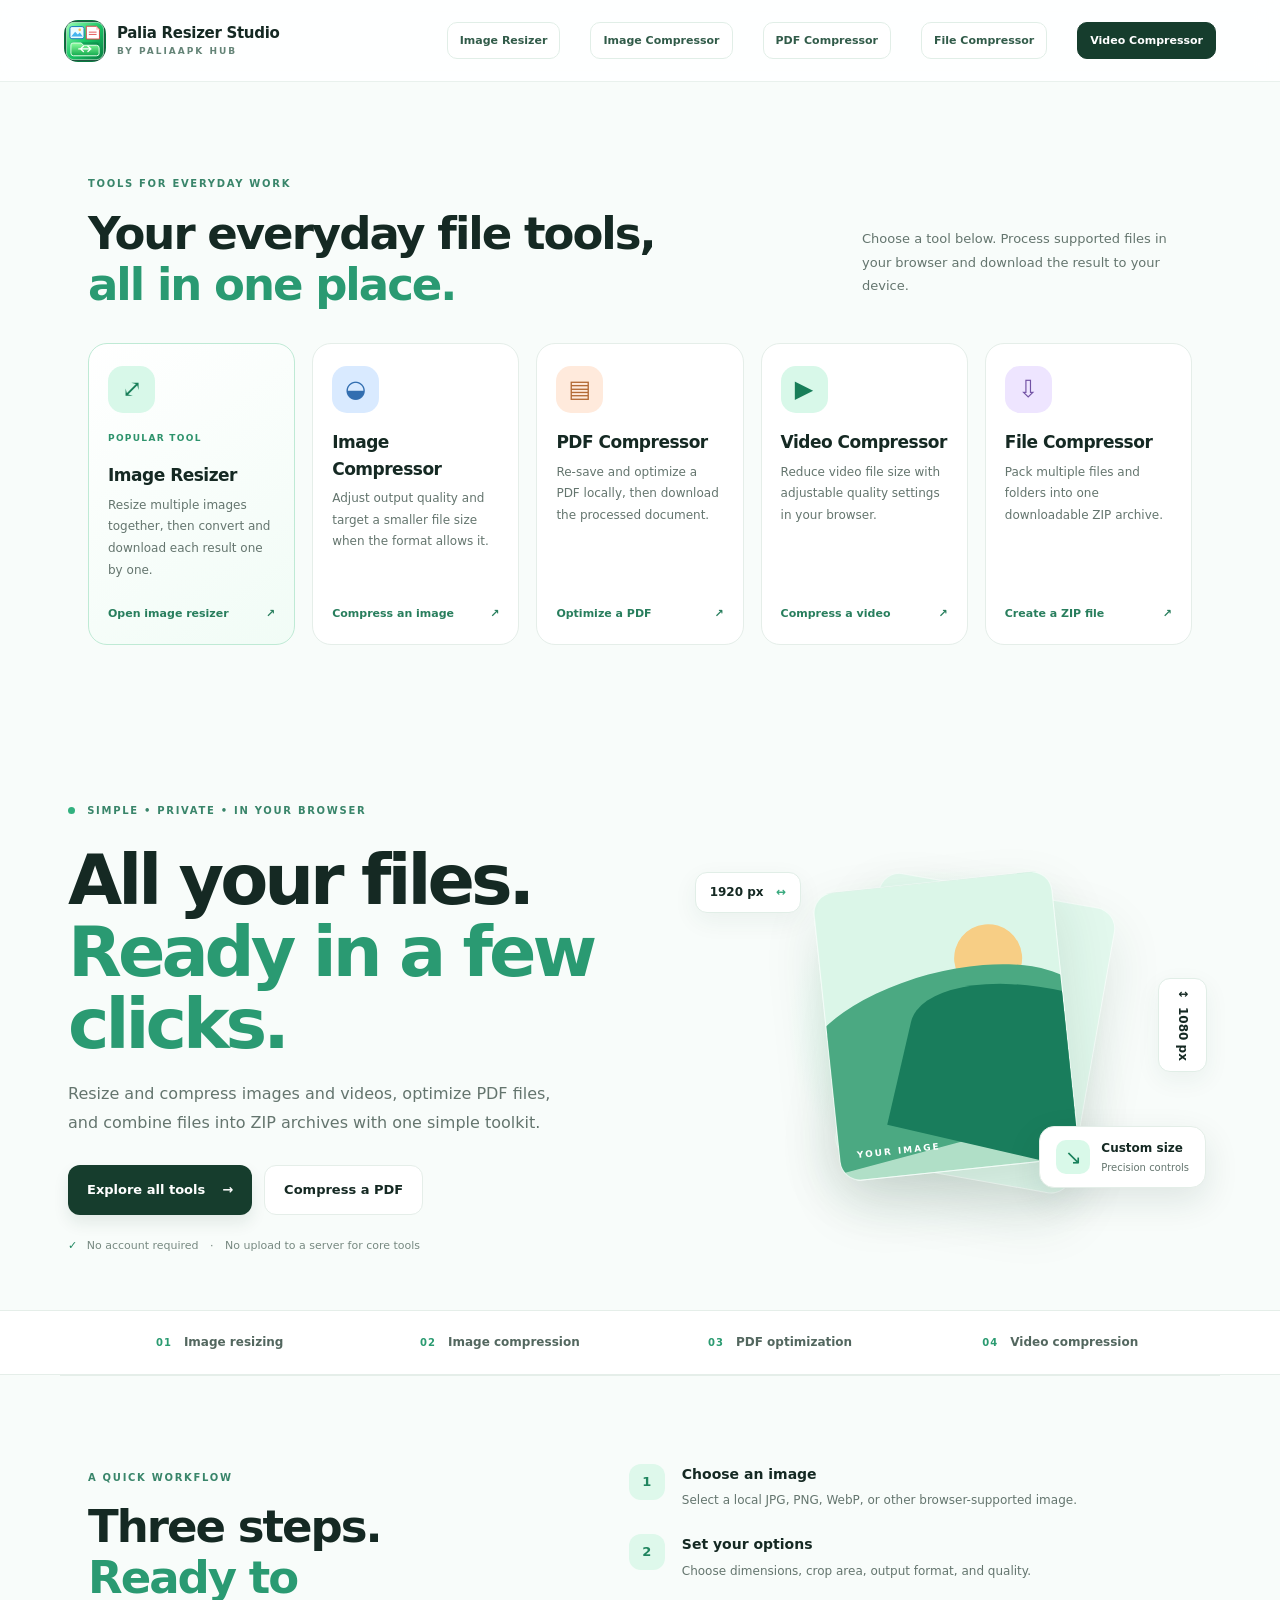
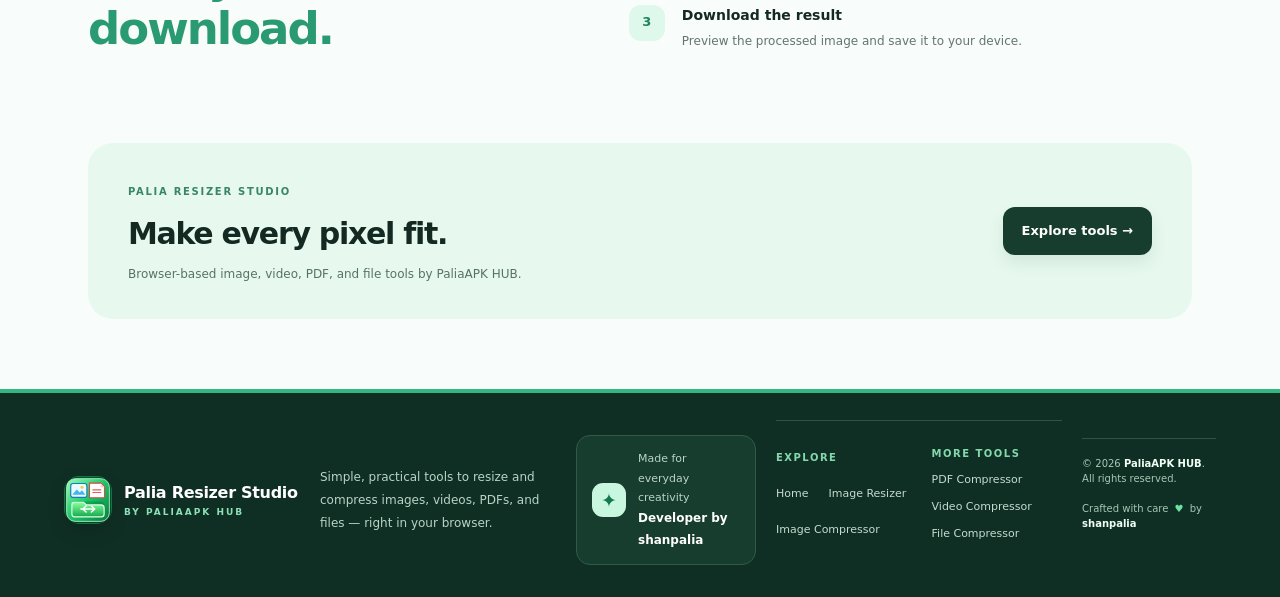
==== commit 12adfeac: "Refresh footer branding stylesheet cache" ====
--- a/index.html
+++ b/index.html
@@ -7,7 +7,7 @@
 <meta name="theme-color" content="#effcf7">
 <meta name="description" content="Palia Resizer Studio by PaliaAPK HUB — resize and compress images and videos, optimize PDFs, and bundle files into ZIP archives in your browser.">
 <title>Palia Resizer Studio — By PaliaAPK HUB</title>
-<link rel="stylesheet" href="styles.css?v=20261020-branding2">
+<link rel="stylesheet" href="styles.css?v=20261020-footer-branding">
 </head>
 <body>
 <header class="topbar">
--- a/styles.css
+++ b/styles.css
@@ -17,3 +17,27 @@
 
 /* Use the same Palia Resizer Studio icon wherever the old P mark appears. */
 .brand-mark{background:#087b40 url('favicon.svg?v=20261020') center/cover no-repeat!important;color:transparent!important;font-size:0!important;box-shadow:none!important;border:0!important;overflow:hidden}
+
+
+/* Full PaliaAPK HUB branded footer */
+.site-footer{margin-top:56px;padding:0 max(5vw,24px);background:#102f24;color:#eaf8f0;border-top:4px solid #35b783}
+.site-footer a{color:inherit}
+.footer-main{max-width:1200px;margin:0 auto;display:grid;grid-template-columns:minmax(220px,1.2fr) minmax(220px,1fr) minmax(180px,.8fr);gap:36px;align-items:center;padding:42px 0 32px}
+.site-footer .footer-brand{width:max-content;gap:12px}
+.site-footer .footer-brand .brand-mark{height:48px;width:48px;border-radius:15px;box-shadow:0 7px 18px #0002!important}
+.site-footer .footer-brand strong{font-size:16px;color:#fff;letter-spacing:-.3px}
+.site-footer .footer-brand small{font-size:9px;color:#8ce0b7;letter-spacing:2px}
+.footer-about{max-width:360px;margin:0;color:#b9d4c7;font-size:12px;line-height:1.9}
+.footer-brand-note{display:flex;align-items:center;gap:12px;padding:13px 15px;border:1px solid #315b48;background:#173d2e;border-radius:14px;color:#b9d4c7;font-size:11px;line-height:1.8}
+.footer-brand-note strong{color:#fff;font-size:12px}
+.footer-spark{display:grid;place-items:center;flex:0 0 34px;width:34px;height:34px;border-radius:11px;background:#c9f6df;color:#13784f;font-size:19px}
+.footer-links{max-width:1200px;margin:0 auto;padding:25px 0 28px;border-top:1px solid #315342;display:grid;grid-template-columns:1fr 1fr;gap:25px}
+.footer-link-group{display:flex;flex-wrap:wrap;align-items:center;gap:10px 20px}
+.footer-link-group>strong{width:100%;font-size:10px;text-transform:uppercase;letter-spacing:1.5px;color:#83d9ad}
+.footer-link-group a{font-size:11px;color:#c4dbcf;transition:color .18s}
+.footer-link-group a:hover{color:#8be6b7}
+.footer-bottom{max-width:1200px;margin:0 auto;padding:17px 0 21px;border-top:1px solid #315342;display:flex;justify-content:space-between;gap:14px;flex-wrap:wrap;color:#a8c6b7;font-size:10px}
+.footer-bottom strong{color:#f1fff6}
+.footer-credit span{color:#6ee0a6;margin:0 3px}
+@media(max-width:800px){.site-footer{margin-top:38px}.footer-main{grid-template-columns:1fr;gap:17px;padding:32px 0 24px}.footer-about{max-width:520px}.footer-brand-note{max-width:340px}.footer-links{gap:22px}.footer-link-group{gap:10px 14px}}
+@media(max-width:480px){.site-footer{padding-inline:20px}.footer-links{grid-template-columns:1fr;gap:23px}.footer-bottom{flex-direction:column;gap:7px}.site-footer .footer-brand .brand-mark{width:43px;height:43px}}
